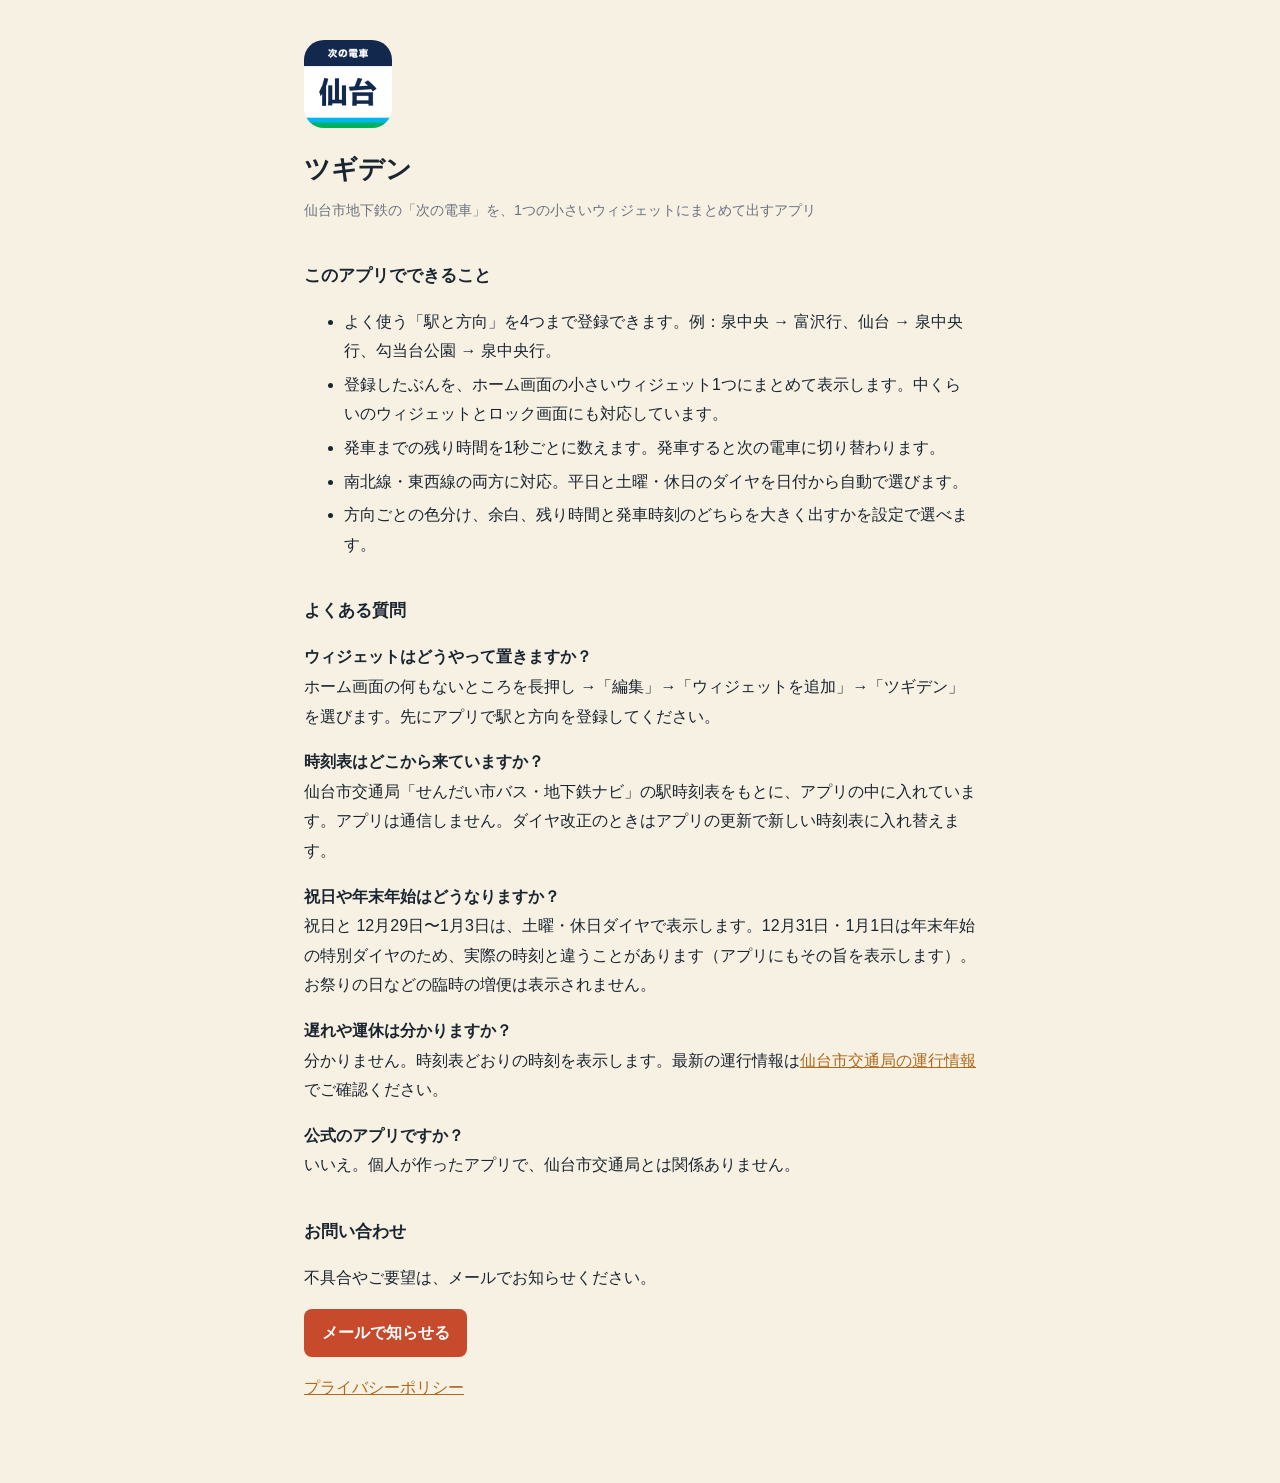
==== index.html @ 04f7b0b9 "ツギデンのサポートページとプライバシーポリシー Co-Authored-By: Claude Opus 5 <noreply@anthropic.com>" ====
<!doctype html>
<html lang="ja">
<head>
<meta charset="utf-8">
<meta name="viewport" content="width=device-width,initial-scale=1">
<title>ツギデン サポート</title>
<link rel="stylesheet" href="style.css">
</head>
<body>

<img class="icon" src="icon.png" alt="ツギデンのアイコン">
<h1>ツギデン</h1>
<p class="sub">仙台市地下鉄の「次の電車」を、1つの小さいウィジェットにまとめて出すアプリ</p>

<h2>このアプリでできること</h2>
<ul>
  <li>よく使う「駅と方向」を4つまで登録できます。例：泉中央 → 富沢行、仙台 → 泉中央行、勾当台公園 → 泉中央行。</li>
  <li>登録したぶんを、ホーム画面の小さいウィジェット1つにまとめて表示します。中くらいのウィジェットとロック画面にも対応しています。</li>
  <li>発車までの残り時間を1秒ごとに数えます。発車すると次の電車に切り替わります。</li>
  <li>南北線・東西線の両方に対応。平日と土曜・休日のダイヤを日付から自動で選びます。</li>
  <li>方向ごとの色分け、余白、残り時間と発車時刻のどちらを大きく出すかを設定で選べます。</li>
</ul>

<h2>よくある質問</h2>
<p><strong>ウィジェットはどうやって置きますか？</strong><br>
ホーム画面の何もないところを長押し →「編集」→「ウィジェットを追加」→「ツギデン」を選びます。先にアプリで駅と方向を登録してください。</p>

<p><strong>時刻表はどこから来ていますか？</strong><br>
仙台市交通局「せんだい市バス・地下鉄ナビ」の駅時刻表をもとに、アプリの中に入れています。アプリは通信しません。ダイヤ改正のときはアプリの更新で新しい時刻表に入れ替えます。</p>

<p><strong>祝日や年末年始はどうなりますか？</strong><br>
祝日と 12月29日〜1月3日は、土曜・休日ダイヤで表示します。12月31日・1月1日は年末年始の特別ダイヤのため、実際の時刻と違うことがあります（アプリにもその旨を表示します）。お祭りの日などの臨時の増便は表示されません。</p>

<p><strong>遅れや運休は分かりますか？</strong><br>
分かりません。時刻表どおりの時刻を表示します。最新の運行情報は<a href="https://www.kotsu.city.sendai.jp/unkou/">仙台市交通局の運行情報</a>でご確認ください。</p>

<p><strong>公式のアプリですか？</strong><br>
いいえ。個人が作ったアプリで、仙台市交通局とは関係ありません。</p>

<h2>お問い合わせ</h2>
<p>不具合やご要望は、メールでお知らせください。</p>
<p><a class="mail" href="mailto:zzzjjj080@gmail.com?subject=ツギデンについて">メールで知らせる</a></p>

<p><a href="privacy.html">プライバシーポリシー</a></p>

</body>
</html>
---- style.css ----
:root { color-scheme: light dark; }
body {
  max-width: 42rem; margin: 0 auto; padding: 2.5rem 1.25rem 4rem;
  font-family: -apple-system, BlinkMacSystemFont, "Hiragino Sans", "Yu Gothic UI", sans-serif;
  line-height: 1.85; color: #1b2530; background: #f7f1e3;
}
@media (prefers-color-scheme: dark) { body { color: #eceae3; background: #111a2b; } a { color: #e3a93a; } }
h1 { font-size: 1.6rem; margin: .5rem 0 .25rem; }
h2 { font-size: 1.05rem; margin-top: 2.25rem; }
.updated, .sub { color: #6b7280; font-size: .9rem; margin-top: 0; }
a { color: #b0691b; }
.icon { width: 88px; height: 88px; border-radius: 20px; }
.mail { display: inline-block; padding: .6rem 1.1rem; border-radius: 8px; background: #c64a2b; color: #fff; text-decoration: none; font-weight: 700; }
li { margin: .25rem 0; }
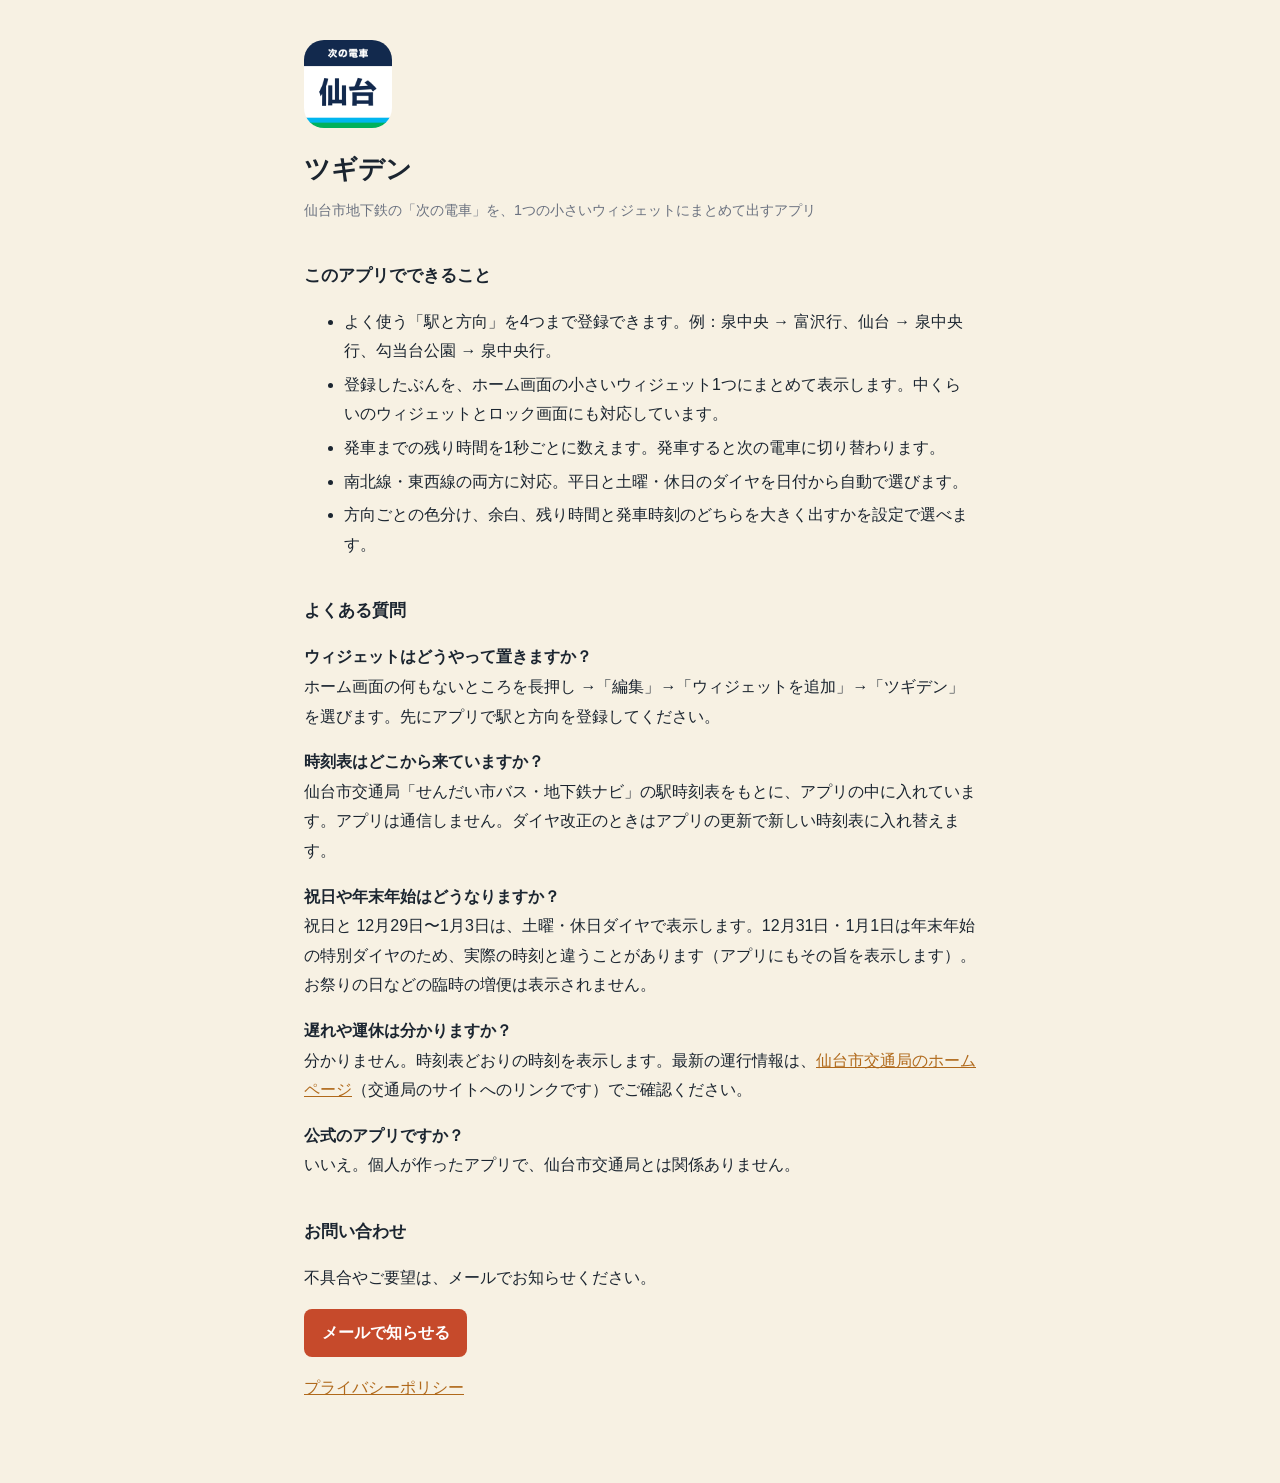
==== commit d715a069: "交通局へのリンクをトップページに（交通局の利用条件） Co-Authored-By: Claude Opus 5 <noreply@anthropic.com>" ====
--- a/index.html
+++ b/index.html
@@ -32,7 +32,7 @@
 祝日と 12月29日〜1月3日は、土曜・休日ダイヤで表示します。12月31日・1月1日は年末年始の特別ダイヤのため、実際の時刻と違うことがあります（アプリにもその旨を表示します）。お祭りの日などの臨時の増便は表示されません。</p>
 
 <p><strong>遅れや運休は分かりますか？</strong><br>
-分かりません。時刻表どおりの時刻を表示します。最新の運行情報は<a href="https://www.kotsu.city.sendai.jp/unkou/">仙台市交通局の運行情報</a>でご確認ください。</p>
+分かりません。時刻表どおりの時刻を表示します。最新の運行情報は、<a href="https://www.kotsu.city.sendai.jp/">仙台市交通局のホームページ</a>（交通局のサイトへのリンクです）でご確認ください。</p>
 
 <p><strong>公式のアプリですか？</strong><br>
 いいえ。個人が作ったアプリで、仙台市交通局とは関係ありません。</p>
